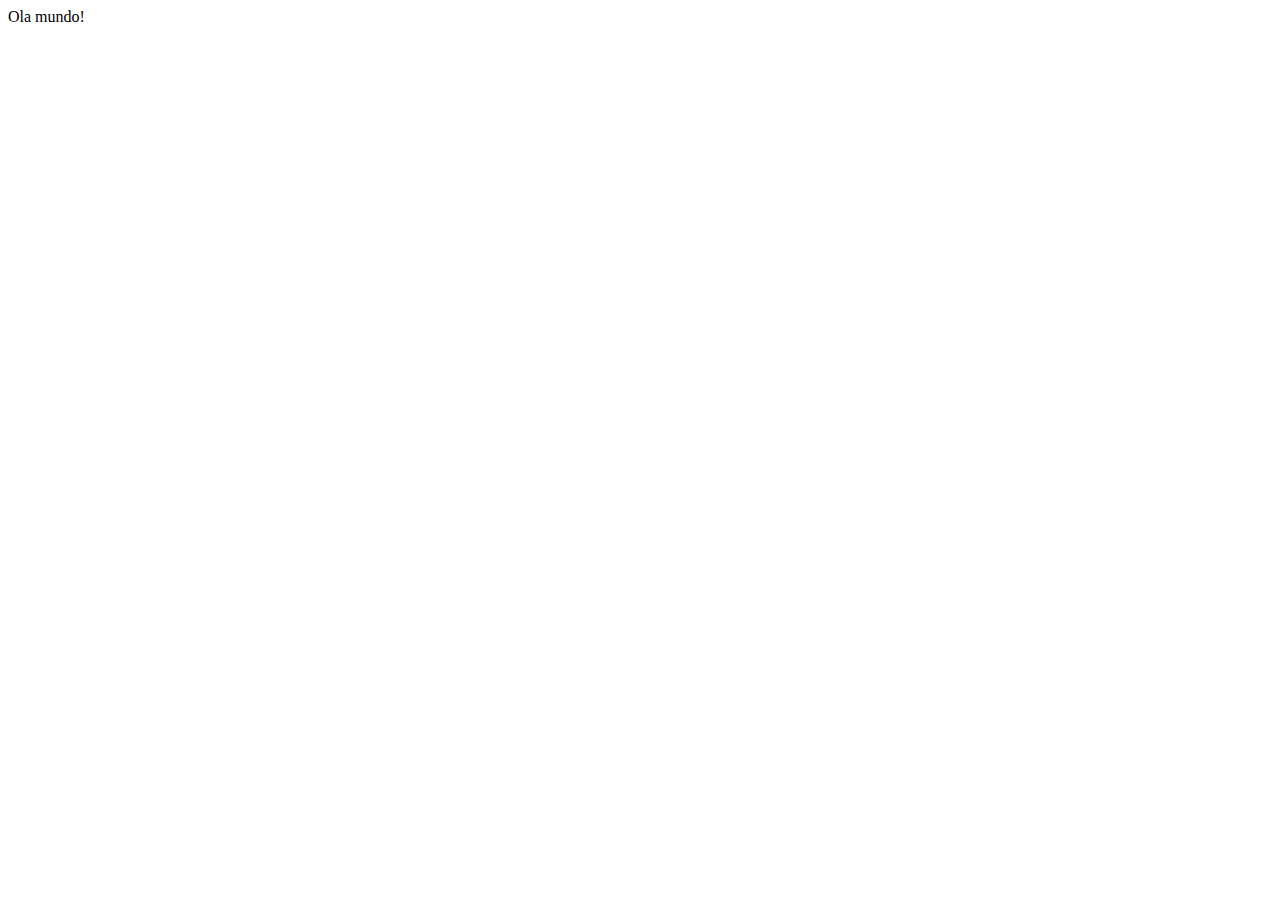
==== index.html @ 26adcf91 "initial commit" ====
<!DOCTYPE html>
<html lang="pt-BR">
<head>
  <meta charset="UTF-8">
  <meta http-equiv="X-UA-Compatible" content="IE=edge">
  <meta name="viewport" content="width=device-width, initial-scale=1.0">
  <title>Document</title>
</head>
<body>
  Ola mundo!
</body>
</html>
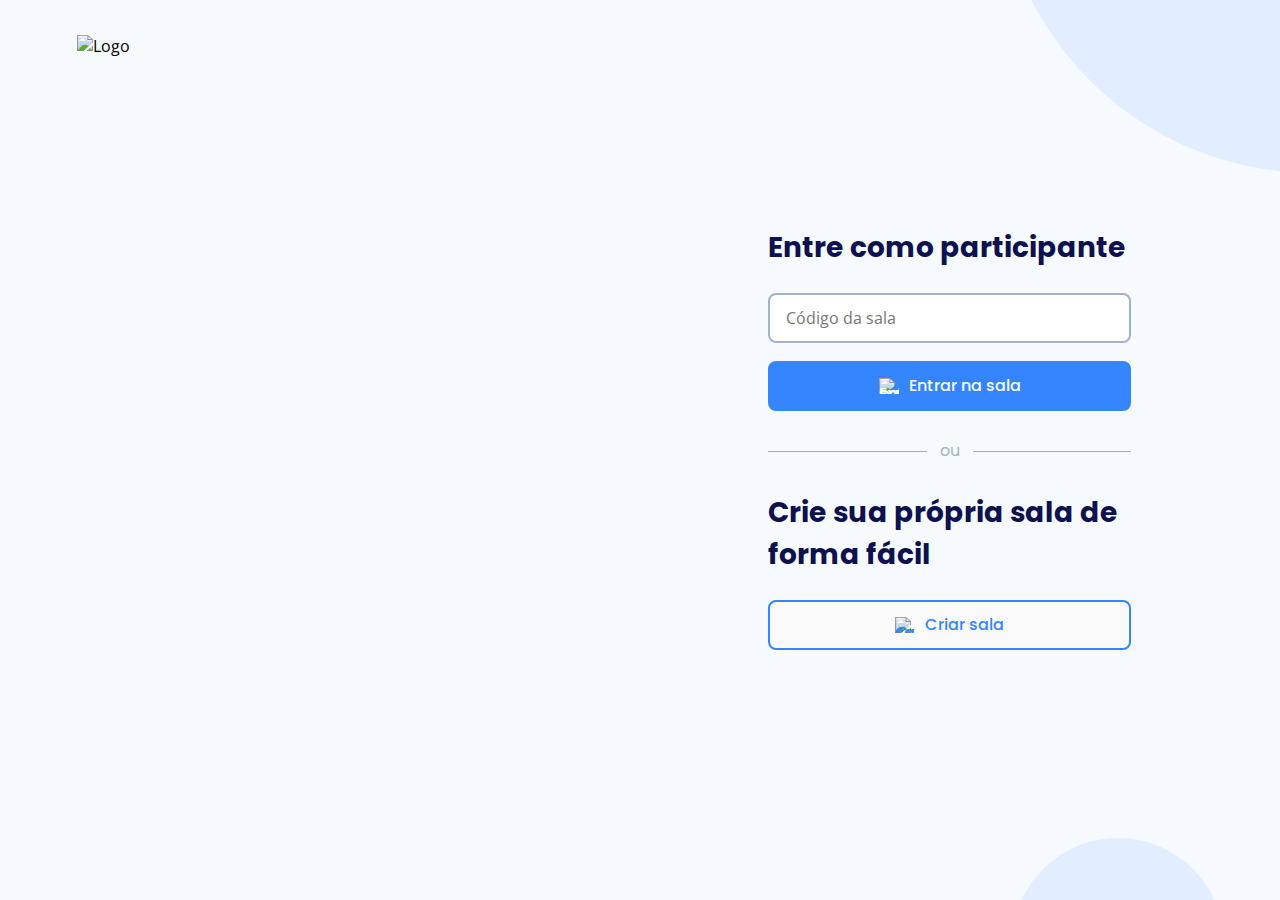
==== commit 3afe33a9: "feat: created home page" ====
--- a/index.html
+++ b/index.html
@@ -1,12 +1,61 @@
 <!DOCTYPE html>
 <html lang="pt-BR">
-<head>
-  <meta charset="UTF-8">
-  <meta http-equiv="X-UA-Compatible" content="IE=edge">
-  <meta name="viewport" content="width=device-width, initial-scale=1.0">
-  <title>Document</title>
-</head>
-<body>
-  Ola mundo!
-</body>
+  <head>
+    <meta charset="UTF-8">
+
+    <!-- View Port -->
+    <meta http-equiv="X-UA-Compatible" content="IE=edge">
+    <meta name="viewport" content="width=device-width, initial-scale=1.0">
+
+    <title>Criar Sala - RT Chat</title>
+
+    <!-- CSS -->
+    <link rel="stylesheet" href="styles/global.css" />
+    <link rel="stylesheet" href="styles/home.css" />
+    
+    <!-- FONTS -->
+    <link rel="preconnect" href="https://fonts.googleapis.com">
+    <link rel="preconnect" href="https://fonts.gstatic.com" crossorigin>
+    <link href="https://fonts.googleapis.com/css2?family=Open+Sans&family=Poppins:wght@500;700&display=swap" rel="stylesheet">
+
+  </head>
+  <body>
+    <div id="home" class="content">   
+      <header>
+        <img src="public/images/logo.svg" alt="Logo" />
+      </header>
+
+      <div id="bg">
+        <div class="ball top"></div>
+        <div class="ball bottom"></div>
+      </div>
+
+      <main>
+        <div class="container">
+          <section>
+            <h2>Entre como participante</h2>
+            <form action="">
+              <label class="sr-only" for="room-id">Código da sala</label>
+              <input type="number" id="room-id" placeholder="Código da sala">
+              <button>
+                <img src="public/images/enter-room.svg" alt="Entrar na sala" />
+                Entrar na sala</button>
+            </form>
+          </section>
+          <div class="separator">
+            <div></div>
+            <div>ou</div>
+            <div></div>
+          </div><!-- separator -->
+          <section>
+            <h2>Crie sua própria sala de forma fácil</h2>
+            <a href="create-room.html" class="button outlined">
+              <img src="public/images/users.svg" alt="Criar sala" />
+              Criar sala
+            </a>
+          </section>
+        </div><!-- container -->
+      </main>
+    </div><!-- #home .content -->
+  </body>
 </html>--- a/styles/global.css
+++ b/styles/global.css
@@ -0,0 +1,119 @@
+*{
+  margin: 0;
+  padding: 0;
+  border: none;
+  text-decoration: none;
+  box-sizing: border-box;
+}
+
+html{
+  --black: #0D114F;
+  --white: #FAFAFA;
+  --red: #E83F5B;
+  --light-blue: #E0ECFF;
+  --blue: #3485FF;
+  --background: #F6FAFF;
+  --overlay: #040911;
+  --icons-details: #A5B0C1;
+
+  --grey-dark: #4D5E77;
+  --grey-blue: #A1B2CD;
+  --grey-light:#E5EAF1;
+  --grey-medium: #eaecf2;
+
+  font-size: 62.5%; /* 10px */
+}
+
+body{
+  height: 100vh;
+  background: var(--background);
+
+  display: flex;
+}
+
+body, button, input, textarea{
+  /* Intervalo de tamanho */
+  font-family: 'Open Sans', sans-serif;
+  /* font-family: 'Poppins', sans-serif; */
+  font-size: clamp(14px, 1.6rem, 2vw);
+}
+
+.content{
+  width: 100%;
+  margin: 0 auto;
+}
+
+.sr-only{
+  position: absolute;
+  height: 1px;
+  width: 1px;
+  padding: 0;
+  margin: -1px;
+  overflow: hidden;
+  clip-path: rect(0, 0, 0, 0);
+  white-space: nowrap;
+  border-width: 0;
+}
+
+
+/* ------------------------- Input and buttons - */
+input, button, .button{
+  border-radius: .8rem;
+  height: 5rem;
+}
+
+button, .button{
+  font-family: 'Poppins', sans-serif;
+  font-weight: 500;
+  line-height: 0;
+
+  display: flex;
+  align-items: center;
+  justify-content: center;
+
+  background: var(--blue);
+  color: var(--white);
+
+  transition: filter .2s;
+
+  cursor: pointer;
+}
+
+button:hover, .button:hover{
+  filter: brightness(1.2);
+}
+
+button > img,
+.button > img{
+  margin-right: 1rem;
+  width: 2rem;
+} 
+
+button.outlined,
+.button.outlined{
+  background: var(--white);
+  color: var(--blue);
+  border: .2rem solid var(--blue);
+}
+
+button.red,
+.button.red{
+  background: var(--red);
+  color: var(--white);
+}
+
+button.grey,
+.button.grey{
+  background: var(--grey-light);
+  color: var(--grey-dark);
+}
+
+/* === HEADER === */
+.content header{
+  width: 80%;
+  margin: 3.5rem auto;
+}
+
+.content header img{
+  width: 16.7rem;
+}--- a/styles/home.css
+++ b/styles/home.css
@@ -0,0 +1,97 @@
+.content{
+  display: grid;
+  grid-template-columns: 60% 40%;
+  grid-template-rows: 11.4rem 1fr;
+
+  grid-template-areas: 
+  'header header'
+  'left right'
+}
+
+.header{
+  grid-area: header;
+}
+
+#bg{
+  grid-area: left;
+
+  background: url(../public/images/home-bg-img.svg) no-repeat top/contain;
+  background-position-x: -10rem;
+}
+
+main{
+  grid-area: right;
+
+  display: flex;
+  align-items: center;
+
+  margin-top: -12rem;
+}
+
+main .container{
+  width: min(36.3rem, 100%);
+}
+
+main h2{
+  font-family: 'Poppins', sans-serif;
+  font-weight: 700;
+  font-size: clamp(20px, 5vw, 2.8rem);
+  color: var(--black);
+  margin-bottom: 2.4rem;
+}
+
+
+input{
+  border: .2rem solid var(--grey-blue);
+  padding: 0 1.6rem;
+}
+
+input, button, .button{
+  width: 100%;
+  margin-bottom: 1.8rem;
+}
+
+/* Separator Line */
+.separator{
+  display: flex;
+  align-items: center;
+  margin: 4rem 0;
+}
+
+.separator div:nth-child(2){
+  color: var(--grey-blue);
+  font-family: 'Poppins', sans-serif;
+  font-weight: 400;
+  padding: 0 1.35rem;
+  line-height: 0;
+}
+
+.separator div:nth-child(1),
+.separator div:nth-child(3){
+  background: var(--grey-blue);
+  width: 100%;
+  height: 1px;
+}
+
+/* Create Balls */
+
+.ball{
+  width: 21.2rem;
+  height: 21.2rem;
+  background: var(--blue);
+  clip-path: circle();
+  opacity: 0.1;
+  position: fixed;
+}
+
+.ball.top{
+  width: 63.3rem;
+  height: 63.3rem;
+  top: -46rem;
+  right: -35rem;
+
+}
+.ball.bottom{
+  bottom: -15rem;
+  right: 5.6rem;
+}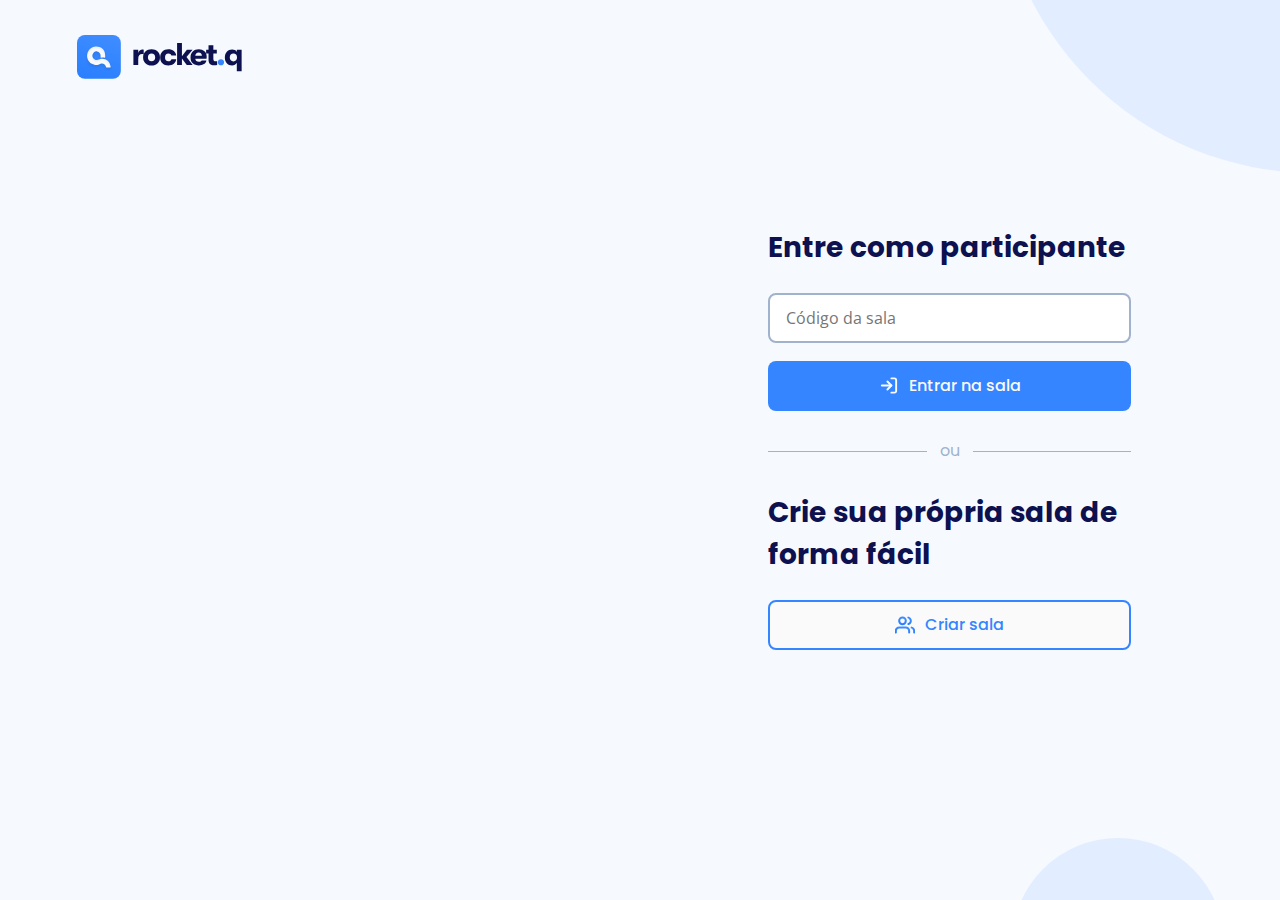
==== commit c13ef871: "fix: fixed the src img" ====
--- a/index.html
+++ b/index.html
@@ -22,7 +22,7 @@
   <body>
     <div id="home" class="content">   
       <header>
-        <img src="public/images/logo.svg" alt="Logo" />
+        <img src="images/logo.svg" alt="Logo" />
       </header>
 
       <div id="bg">
@@ -38,7 +38,7 @@
               <label class="sr-only" for="room-id">Código da sala</label>
               <input type="number" id="room-id" placeholder="Código da sala">
               <button>
-                <img src="public/images/enter-room.svg" alt="Entrar na sala" />
+                <img src="images/enter-room.svg" alt="Entrar na sala" />
                 Entrar na sala</button>
             </form>
           </section>
@@ -50,7 +50,7 @@
           <section>
             <h2>Crie sua própria sala de forma fácil</h2>
             <a href="create-room.html" class="button outlined">
-              <img src="public/images/users.svg" alt="Criar sala" />
+              <img src="images/users.svg" alt="Criar sala" />
               Criar sala
             </a>
           </section>
